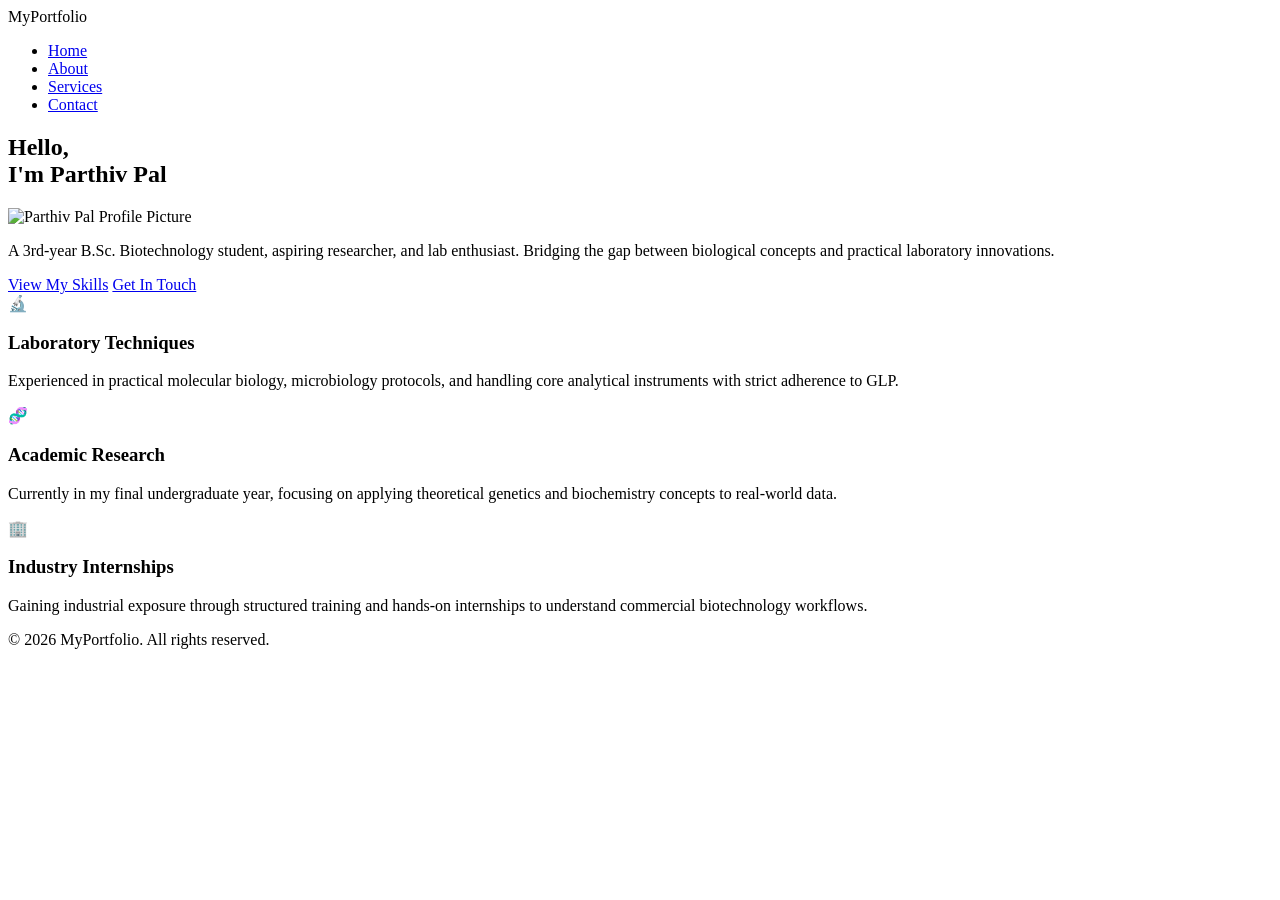
==== index.html @ 7d0dad23 "Add files via upload" ====
<!DOCTYPE html>
<html lang="en">
<head>
    <meta charset="UTF-8">
    <meta name="viewport" content="width=device-width, initial-scale=1.0">
    <title>Home | Parthiv Pal - Biotechnology Portfolio</title>
    <!-- Google Fonts for Modern Typography -->
    <link rel="preconnect" href="https://fonts.googleapis.com">
    <link rel="preconnect" href="https://fonts.gstatic.com" crossorigin>
    <link href="https://fonts.googleapis.com/css2?family=Inter:wght@300;400;500;600;700&display=swap" rel="stylesheet">
    <link rel="stylesheet" href="css/style.css">
</head>
<body>

    <header>
        <div class="logo">MyPortfolio</div>
        <nav>
            <ul>
                <li><a href="index.html" class="active">Home</a></li>
                <li><a href="about.html">About</a></li>
                <li><a href="services.html">Services</a></li>
                <li><a href="contact.html">Contact</a></li>
            </ul>
        </nav>
    </header>

    <main class="container">
        <!-- Main Split Portfolio Layout Grid -->
        <div class="portfolio-grid">
            
            <!-- Left Side: Profile Information Column -->
            <section class="profile-column">
                <div class="hero-header">
                    <h1>Hello,<br>I'm <span class="highlight">Parthiv Pal</span></h1>
                </div>
                
                <div class="hero-image-container">
                    <img src="image/profile image.jpeg" alt="Parthiv Pal Profile Picture" class="hero-image">
                </div>
                
                <div class="hero-description">
                    <p>
                        A 3rd-year B.Sc. Biotechnology student, aspiring researcher, and lab enthusiast. 
                        Bridging the gap between biological concepts and practical laboratory innovations.
                    </p>
                    <div class="cta-buttons">
                        <a href="about.html" class="btn btn-primary">View My Skills</a>
                        <a href="contact.html" class="btn btn-secondary">Get In Touch</a>
                    </div>
                </div>
            </section>

            <!-- Right Side: Focus Cards Column -->
            <section class="highlights-column">
                <div class="cards-container">
                    
                    <div class="card">
                        <div class="card-icon">🔬</div>
                        <div class="card-content">
                            <h3>Laboratory Techniques</h3>
                            <p>Experienced in practical molecular biology, microbiology protocols, and handling core analytical instruments with strict adherence to GLP.</p>
                        </div>
                    </div>

                    <div class="card">
                        <div class="card-icon">🧬</div>
                        <div class="card-content">
                            <h3>Academic Research</h3>
                            <p>Currently in my final undergraduate year, focusing on applying theoretical genetics and biochemistry concepts to real-world data.</p>
                        </div>
                    </div>

                    <div class="card">
                        <div class="card-icon">🏢</div>
                        <div class="card-content">
                            <h3>Industry Internships</h3>
                            <p>Gaining industrial exposure through structured training and hands-on internships to understand commercial biotechnology workflows.</p>
                        </div>
                    </div>

                </div>
            </section>

        </div>
    </main>

    <footer>
        <p>&copy; 2026 MyPortfolio. All rights reserved.</p>
    </footer>

</body>
</html>
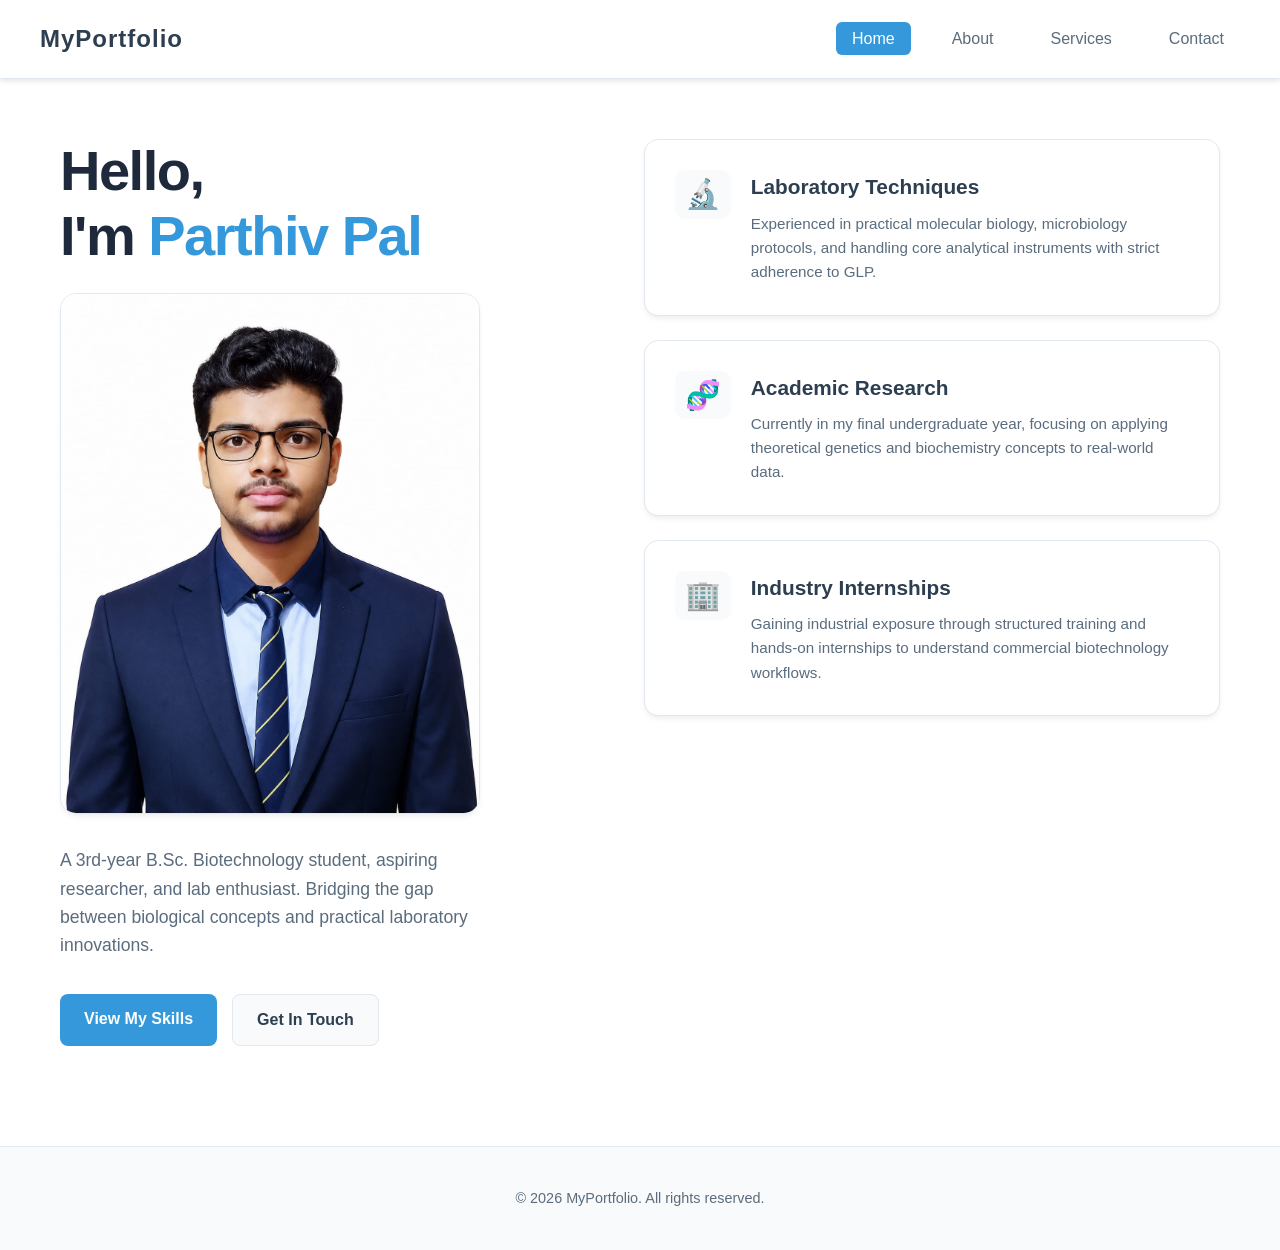
==== commit dcfb29d0: "Update index.html" ====
--- a/index.html
+++ b/index.html
@@ -8,7 +8,7 @@
     <link rel="preconnect" href="https://fonts.googleapis.com">
     <link rel="preconnect" href="https://fonts.gstatic.com" crossorigin>
     <link href="https://fonts.googleapis.com/css2?family=Inter:wght@300;400;500;600;700&display=swap" rel="stylesheet">
-    <link rel="stylesheet" href="css/style.css">
+    <link rel="stylesheet" href="style.css">
 </head>
 <body>
 
@@ -35,7 +35,7 @@
                 </div>
                 
                 <div class="hero-image-container">
-                    <img src="image/profile image.jpeg" alt="Parthiv Pal Profile Picture" class="hero-image">
+                    <img src="profile image.jpeg" alt="Parthiv Pal Profile Picture" class="hero-image">
                 </div>
                 
                 <div class="hero-description">
@@ -89,4 +89,4 @@
     </footer>
 
 </body>
-</html>+</html>
--- a/style.css
+++ b/style.css
@@ -0,0 +1,402 @@
+/* ==========================================================================
+   1. RESET & BASE STYLES
+   ========================================================================== */
+* {
+    margin: 0;
+    padding: 0;
+    box-sizing: border-box;
+    font-family: 'Segoe UI', Tahoma, Geneva, Verdana, sans-serif;
+}
+
+body {
+    background-color: #f4f7f6;
+    color: #333;
+    line-height: 1.6;
+    display: flex;
+    flex-direction: column;
+    min-height: 100vh;
+}
+
+/* ==========================================================================
+   2. HEADER & NAVIGATION BAR
+   ========================================================================== */
+header {
+    background-color: #ffffff;
+    box-shadow: 0 2px 5px rgba(0, 0, 0, 0.1);
+    display: flex;
+    justify-content: space-between;
+    align-items: center;
+    padding: 20px 10%;
+    position: sticky;
+    top: 0;
+    z-index: 100;
+}
+
+header .logo {
+    font-size: 24px;
+    font-weight: bold;
+    color: #2c3e50;
+    letter-spacing: 1px;
+}
+
+nav ul {
+    list-style: none;
+    display: flex;
+    gap: 20px;
+}
+
+nav ul li a {
+    text-decoration: none;
+    color: #555;
+    font-weight: 600;
+    padding: 8px 16px;
+    border-radius: 4px;
+    transition: all 0.3s ease;
+}
+
+nav ul li a:hover, 
+nav ul li a.active {
+    color: #ffffff;
+    background-color: #3498db;
+}
+
+/* ==========================================================================
+   3. MAIN LAYOUT & CONTAINER
+   ========================================================================== */
+.container {
+    flex: 1;
+    display: flex;
+    justify-content: center;
+    align-items: center;
+    padding: 40px 20px;
+}
+
+.contact-section {
+    background: #ffffff;
+    max-width: 600px;
+    width: 100%;
+    padding: 40px;
+    border-radius: 8px;
+    box-shadow: 0 4px 15px rgba(0, 0, 0, 0.05);
+}
+
+.contact-section h1 {
+    color: #2c3e50;
+    margin-bottom: 10px;
+    font-size: 2rem;
+}
+
+.contact-section p {
+    color: #7f8c8d;
+    margin-bottom: 30px;
+}
+
+/* ==========================================================================
+   4. FORM STYLES
+   ========================================================================== */
+.contact-form {
+    display: flex;
+    flex-direction: column;
+    gap: 20px;
+}
+
+.form-group {
+    display: flex;
+    flex-direction: column;
+    gap: 8px;
+}
+
+.form-group label {
+    font-weight: 600;
+    color: #34495e;
+    font-size: 0.95rem;
+}
+
+.form-group input,
+.form-group textarea {
+    width: 100%;
+    padding: 12px;
+    border: 1px solid #ccc;
+    border-radius: 4px;
+    font-size: 1rem;
+    transition: border-color 0.3s ease;
+}
+
+.form-group input:focus,
+.form-group textarea:focus {
+    outline: none;
+    border-color: #3498db;
+}
+
+/* Form Button */
+.btn {
+    background-color: #3498db;
+    color: #ffffff;
+    border: none;
+    padding: 14px;
+    font-size: 1rem;
+    font-weight: bold;
+    border-radius: 4px;
+    cursor: pointer;
+    transition: background-color 0.3s ease;
+    margin-top: 10px;
+}
+
+.btn:hover {
+    background-color: #2980b9;
+}
+
+/* ==========================================================================
+   5. FOOTER STYLES
+   ========================================================================== */
+footer {
+    background-color: #2c3e50;
+    color: #ffffff;
+    text-align: center;
+    padding: 20px;
+    font-size: 0.9rem;
+    margin-top: auto;
+}
+/* Base Resets & CSS Variables */
+* {
+    margin: 0;
+    padding: 0;
+    box-sizing: border-box;
+}
+
+:root {
+    --primary-color: #3498db;
+    --primary-dark: #2980b9;
+    --text-color: #2c3e50;
+    --text-light: #5a6c7d;
+    --bg-light: #f8fafc;
+    --white: #ffffff;
+    --border-color: #e2e8f0;
+    --shadow: 0 4px 6px -1px rgba(0, 0, 0, 0.05), 0 2px 4px -1px rgba(0, 0, 0, 0.03);
+    --transition: all 0.3s ease;
+}
+
+body {
+    font-family: 'Inter', sans-serif;
+    color: var(--text-color);
+    background-color: var(--white);
+    line-height: 1.6;
+}
+
+/* Page Layout Container */
+.container {
+    max-width: 1200px;
+    margin: 0 auto;
+    padding: 0 20px;
+}
+
+/* Header Navigation Bar */
+header {
+    display: flex;
+    justify-content: space-between;
+    align-items: center;
+    padding: 20px 40px;
+    background-color: var(--white);
+    border-bottom: 1px solid var(--border-color);
+    position: sticky;
+    top: 0;
+    z-index: 100;
+}
+
+.logo {
+    font-size: 1.5rem;
+    font-weight: 700;
+    color: var(--text-color);
+    letter-spacing: -0.5px;
+}
+
+nav ul {
+    display: flex;
+    list-style: none;
+    gap: 25px;
+    align-items: center;
+}
+
+nav ul li a {
+    text-decoration: none;
+    color: var(--text-light);
+    font-weight: 500;
+    transition: var(--transition);
+}
+
+nav ul li a:hover, 
+nav ul li a.active {
+    color: var(--primary-color);
+}
+
+nav ul li a.active {
+    background-color: var(--primary-color);
+    color: var(--white);
+    padding: 8px 16px;
+    border-radius: 6px;
+}
+
+/* Two-Column Layout System */
+.portfolio-grid {
+    display: grid;
+    grid-template-columns: 1fr 1.1fr;
+    gap: 60px;
+    padding: 60px 0;
+    align-items: start;
+}
+
+/* Left Profile Column Style Layout */
+.profile-column {
+    display: flex;
+    flex-direction: column;
+    gap: 25px;
+}
+
+.hero-header h1 {
+    font-size: 3.5rem;
+    font-weight: 800;
+    line-height: 1.15;
+    letter-spacing: -1.5px;
+    color: #1e293b;
+}
+
+.hero-header .highlight {
+    color: var(--primary-color);
+}
+
+.hero-image-container {
+    width: 100%;
+    max-width: 420px;
+}
+
+.hero-image {
+    width: 100%;
+    height: auto;
+    object-fit: cover;
+    border-radius: 16px;
+    box-shadow: var(--shadow);
+    border: 1px solid var(--border-color);
+}
+
+.hero-description p {
+    font-size: 1.1rem;
+    color: var(--text-light);
+    margin-bottom: 25px;
+    max-width: 440px;
+}
+
+/* CTA Action Buttons Layout */
+.cta-buttons {
+    display: flex;
+    gap: 15px;
+}
+
+.btn {
+    padding: 12px 24px;
+    border-radius: 8px;
+    font-weight: 600;
+    text-decoration: none;
+    transition: var(--transition);
+    display: inline-block;
+}
+
+.btn-primary {
+    background-color: var(--primary-color);
+    color: var(--white);
+}
+
+.btn-primary:hover {
+    background-color: var(--primary-dark);
+}
+
+.btn-secondary {
+    background-color: var(--bg-light);
+    color: var(--text-color);
+    border: 1px solid var(--border-color);
+}
+
+.btn-secondary:hover {
+    background-color: var(--border-color);
+}
+
+/* Right Highlights Column Cards Style Layout */
+.highlights-column {
+    width: 100%;
+}
+
+.cards-container {
+    display: flex;
+    flex-direction: column;
+    gap: 24px;
+}
+
+.card {
+    background: var(--white);
+    border: 1px solid var(--border-color);
+    padding: 30px;
+    border-radius: 14px;
+    box-shadow: var(--shadow);
+    display: flex;
+    gap: 20px;
+    align-items: flex-start;
+    transition: var(--transition);
+}
+
+.card:hover {
+    transform: translateY(-3px);
+    box-shadow: 0 12px 20px -5px rgba(0, 0, 0, 0.08);
+    border-color: var(--primary-color);
+}
+
+.card-icon {
+    font-size: 1.8rem;
+    background: var(--bg-light);
+    padding: 10px;
+    border-radius: 10px;
+    line-height: 1;
+}
+
+.card-content h3 {
+    font-size: 1.3rem;
+    margin-bottom: 8px;
+    color: var(--text-color);
+}
+
+.card-content p {
+    color: var(--text-light);
+    font-size: 0.95rem;
+}
+
+/* Footer Section Styling */
+footer {
+    text-align: center;
+    padding: 40px 0;
+    border-top: 1px solid var(--border-color);
+    color: var(--text-light);
+    font-size: 0.9rem;
+    background-color: var(--bg-light);
+    margin-top: 40px;
+}
+
+/* Responsive Mobile Viewports Layout */
+@media (max-width: 900px) {
+    .portfolio-grid {
+        grid-template-columns: 1fr;
+        gap: 50px;
+        padding: 40px 0;
+    }
+
+    .hero-header h1 {
+        font-size: 2.8rem;
+    }
+
+    .hero-image-container {
+        max-width: 100%;
+    }
+
+    header {
+        flex-direction: column;
+        gap: 15px;
+        padding: 20px;
+    }
+}
